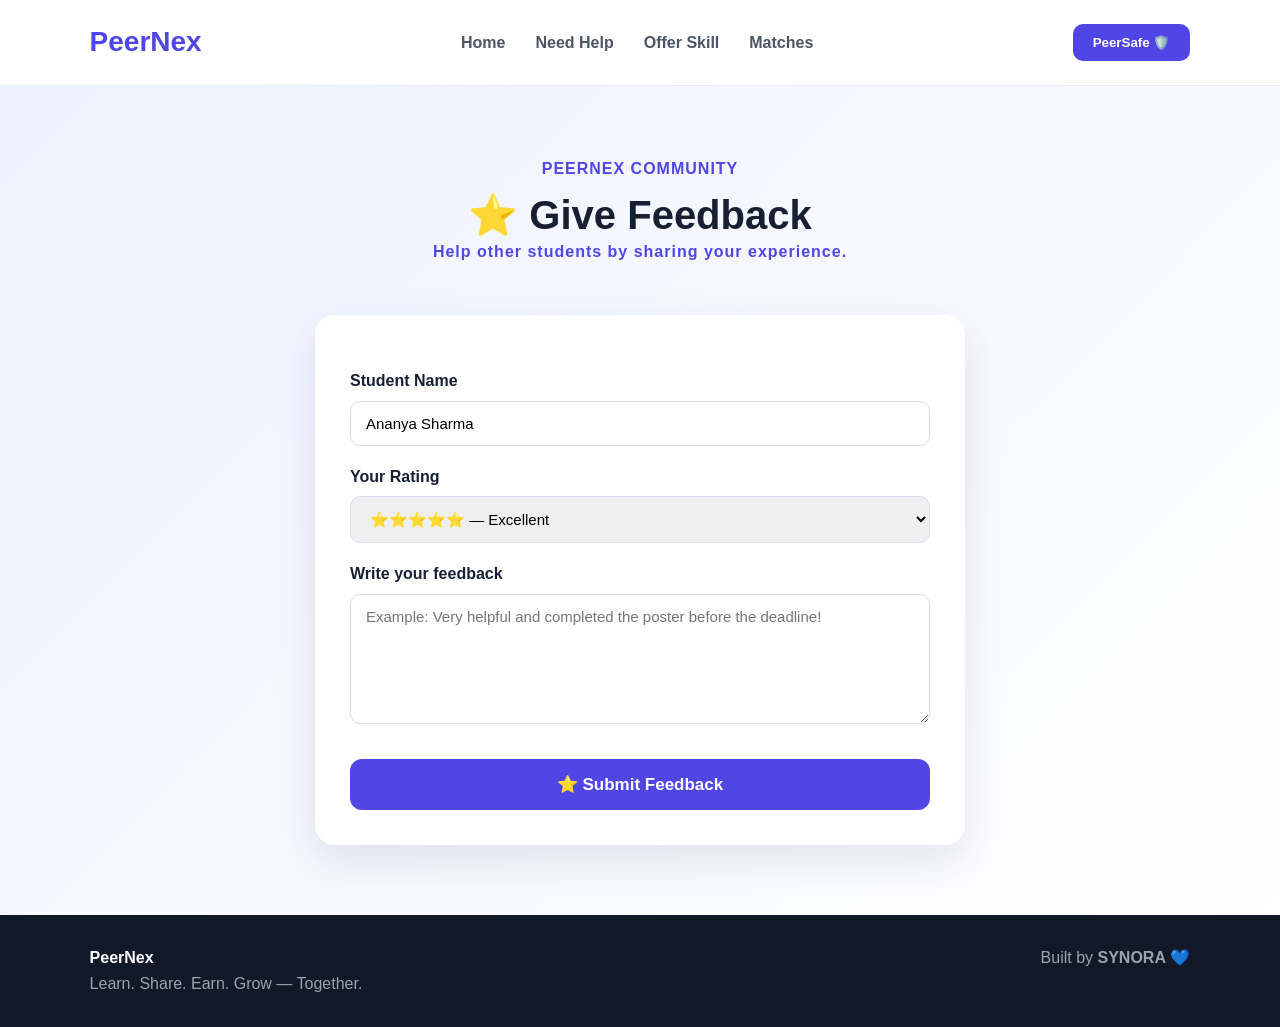
==== feedback.html @ 71471ef5 "Add files via upload" ====
<!DOCTYPE html>
<html lang="en">

<head>
    <meta charset="UTF-8">
    <meta name="viewport" content="width=device-width, initial-scale=1.0">

    <title>Feedback | PeerNex</title>

    <link rel="stylesheet" href="style.css">
</head>

<body>

<header>

    <div class="logo">PeerNex</div>

    <nav>
        <a href="index.html">Home</a>
        <a href="request.html">Need Help</a>
        <a href="offer.html">Offer Skill</a>
        <a href="matches.html">Matches</a>
    </nav>

    <button class="login-btn">
        PeerSafe 🛡️
    </button>

</header>


<section class="request-page">

    <div class="section-title">

        <p>PEERNEX COMMUNITY</p>

        <h2>⭐ Give Feedback</h2>

        <p>
            Help other students by sharing your experience.
        </p>

    </div>


    <div class="request-form">

        <label>Student Name</label>

        <input
            type="text"
            id="studentName"
            value="Ananya Sharma"
        >


        <label>Your Rating</label>

        <select id="rating">

            <option value="5">⭐⭐⭐⭐⭐ — Excellent</option>

            <option value="4">⭐⭐⭐⭐ — Very Good</option>

            <option value="3">⭐⭐⭐ — Good</option>

            <option value="2">⭐⭐ — Needs Improvement</option>

            <option value="1">⭐ — Poor</option>

        </select>


        <label>Write your feedback</label>

        <textarea
            id="feedback"
            rows="6"
            placeholder="Example: Very helpful and completed the poster before the deadline!"
        ></textarea>


        <button
            class="find-match-btn"
            onclick="submitFeedback()"
        >
            ⭐ Submit Feedback
        </button>

    </div>

</section>


<footer>

    <div>

        <strong>PeerNex</strong>

        <p>
            Learn. Share. Earn. Grow — Together.
        </p>

    </div>

    <p>
        Built by <strong>SYNORA</strong> 💙
    </p>

</footer>


<script>

function submitFeedback() {

    const name =
        document.getElementById("studentName").value;

    const rating =
        document.getElementById("rating").value;

    const feedback =
        document.getElementById("feedback").value;


    if (name.trim() === "" || feedback.trim() === "") {

        alert(
            "Please enter the student name and your feedback."
        );

        return;
    }


    alert(
        "⭐ Thank you!\n\n" +
        "Your " + rating + "-star feedback for " +
        name +
        " has been submitted."
    );


    document.getElementById("feedback").value = "";

}

</script>

</body>

</html>
---- style.css ----
* {
    margin: 0;
    padding: 0;
    box-sizing: border-box;
}

html {
    scroll-behavior: smooth;
}

body {
    font-family: Arial, sans-serif;
    background: #f7f9fc;
    color: #172033;
    line-height: 1.6;
}

/* NAVIGATION */

header {
    width: 100%;
    padding: 20px 7%;
    display: flex;
    align-items: center;
    justify-content: space-between;
    background: white;
    border-bottom: 1px solid #e9edf3;
    position: sticky;
    top: 0;
    z-index: 100;
}

.logo {
    font-size: 28px;
    font-weight: 800;
    color: #4f46e5;
}

nav {
    display: flex;
    gap: 30px;
}

nav a {
    text-decoration: none;
    color: #4b5563;
    font-weight: 600;
}

nav a:hover {
    color: #4f46e5;
}

.login-btn {
    border: none;
    background: #4f46e5;
    color: white;
    padding: 11px 20px;
    border-radius: 10px;
    cursor: pointer;
    font-weight: 600;
}


/* HERO */

.hero {
    min-height: 620px;
    padding: 80px 7%;
    display: flex;
    align-items: center;
    justify-content: space-between;
    gap: 60px;
    background: linear-gradient(135deg, #eef2ff, #ffffff);
}

.hero-text {
    max-width: 650px;
}

.small-title {
    color: #4f46e5;
    font-weight: 800;
    letter-spacing: 1px;
    margin-bottom: 15px;
}

.hero h1 {
    font-size: clamp(50px, 7vw, 85px);
    line-height: 1;
    margin-bottom: 25px;
}

.hero h1 span {
    color: #4f46e5;
}

.description {
    color: #596579;
    font-size: 19px;
    max-width: 600px;
    margin-bottom: 30px;
}

.hero-buttons {
    display: flex;
    gap: 15px;
    flex-wrap: wrap;
}

.hero-buttons button,
.cta button {
    border: none;
    padding: 15px 25px;
    border-radius: 12px;
    background: #4f46e5;
    color: white;
    font-size: 16px;
    font-weight: 700;
    cursor: pointer;
}

.hero-buttons button:hover,
.cta button:hover,
.login-btn:hover {
    transform: translateY(-2px);
    opacity: 0.9;
}


/* HERO CARD */

.hero-card {
    width: 360px;
    padding: 35px;
    background: white;
    border-radius: 25px;
    box-shadow: 0 20px 50px rgba(40, 50, 90, 0.15);
    text-align: center;
}

.card-icon {
    font-size: 60px;
    margin-bottom: 15px;
}

.hero-card h3 {
    font-size: 24px;
    margin-bottom: 10px;
}

.hero-card p {
    color: #687386;
}

.mini-stats {
    display: flex;
    justify-content: space-between;
    margin-top: 30px;
    padding-top: 20px;
    border-top: 1px solid #e5e7eb;
}

.mini-stats div {
    display: flex;
    flex-direction: column;
}

.mini-stats strong {
    color: #4f46e5;
    font-size: 18px;
}

.mini-stats small {
    color: #7b8494;
}


/* FEATURES */

.features,
.how {
    padding: 90px 7%;
}

.section-title {
    text-align: center;
    max-width: 650px;
    margin: 0 auto 50px;
}

.section-title p {
    color: #4f46e5;
    font-weight: 800;
    letter-spacing: 1px;
}

.section-title h2 {
    font-size: 40px;
    line-height: 1.2;
    margin-top: 10px;
}

.feature-grid {
    display: grid;
    grid-template-columns: repeat(4, 1fr);
    gap: 20px;
}

.feature-card {
    background: white;
    padding: 30px;
    border-radius: 18px;
    border: 1px solid #e8ebf0;
    transition: 0.3s;
}

.feature-card:hover {
    transform: translateY(-8px);
    box-shadow: 0 15px 35px rgba(40, 50, 90, 0.1);
}

.feature-icon {
    font-size: 35px;
    margin-bottom: 15px;
}

.feature-card h3 {
    margin-bottom: 10px;
}

.feature-card p {
    color: #687386;
}


/* HOW IT WORKS */

.how {
    background: #eef2ff;
}

.steps {
    display: grid;
    grid-template-columns: repeat(3, 1fr);
    gap: 25px;
    max-width: 1000px;
    margin: auto;
}

.step {
    background: white;
    padding: 35px;
    border-radius: 20px;
    text-align: center;
}

.step > div {
    width: 50px;
    height: 50px;
    display: flex;
    align-items: center;
    justify-content: center;
    margin: 0 auto 20px;
    border-radius: 50%;
    background: #4f46e5;
    color: white;
    font-size: 20px;
    font-weight: bold;
}

.step p {
    color: #687386;
}


/* CTA */

.cta {
    padding: 90px 7%;
    text-align: center;
    background: #4f46e5;
    color: white;
}

.cta h2 {
    font-size: 45px;
    margin-bottom: 10px;
}

.cta p {
    margin-bottom: 25px;
    opacity: 0.9;
}

.cta button {
    background: white;
    color: #4f46e5;
}


/* FOOTER */

footer {
    padding: 30px 7%;
    background: #111827;
    color: white;
    display: flex;
    justify-content: space-between;
    gap: 20px;
}

footer p {
    color: #9ca3af;
}


/* MOBILE */

@media (max-width: 900px) {

    .hero {
        flex-direction: column;
        text-align: center;
    }

    .description {
        margin-left: auto;
        margin-right: auto;
    }

    .hero-buttons {
        justify-content: center;
    }

    .feature-grid {
        grid-template-columns: repeat(2, 1fr);
    }

    .steps {
        grid-template-columns: 1fr;
    }
}


@media (max-width: 600px) {

    header {
        padding: 15px 5%;
    }

    nav {
        display: none;
    }

    .hero {
        padding: 60px 5%;
    }

    .hero-card {
        width: 100%;
    }

    .feature-grid {
        grid-template-columns: 1fr;
    }

    .section-title h2 {
        font-size: 30px;
    }

    footer {
        flex-direction: column;
    }
}
/* REQUEST PAGE */

.request-page {
    min-height: 75vh;
    padding: 70px 20px;
    background: linear-gradient(135deg, #eef2ff, #ffffff);
}

.request-form {
    max-width: 650px;
    margin: 0 auto;
    padding: 35px;
    background: white;
    border-radius: 20px;
    box-shadow: 0 15px 40px rgba(40, 50, 90, 0.12);
}

.request-form label {
    display: block;
    margin-top: 18px;
    margin-bottom: 7px;
    font-weight: 700;
}

.request-form input,
.request-form textarea,
.request-form select {
    width: 100%;
    padding: 13px 15px;
    border: 1px solid #d9deea;
    border-radius: 10px;
    font-size: 15px;
    font-family: Arial, sans-serif;
    outline: none;
}

.request-form input:focus,
.request-form textarea:focus,
.request-form select:focus {
    border-color: #4f46e5;
}

.request-form textarea {
    resize: vertical;
}

.find-match-btn {
    width: 100%;
    margin-top: 28px;
    padding: 15px;
    border: none;
    border-radius: 12px;
    background: #4f46e5;
    color: white;
    font-size: 17px;
    font-weight: 700;
    cursor: pointer;
}

.find-match-btn:hover {
    opacity: 0.9;
    transform: translateY(-2px);
}
/* AI MATCHES PAGE */

.matches-page {
    min-height: 75vh;
    padding: 70px 7%;
    background: linear-gradient(135deg, #eef2ff, #ffffff);
}

.request-summary {
    max-width: 900px;
    margin: 0 auto 30px;
    padding: 20px 25px;
    background: white;
    border-left: 5px solid #4f46e5;
    border-radius: 12px;
    box-shadow: 0 8px 25px rgba(40, 50, 90, 0.08);
}

.request-summary strong {
    font-size: 18px;
}

.request-summary p {
    margin: 8px 0;
    color: #596579;
}

.request-summary span {
    display: inline-block;
    margin-right: 15px;
    color: #4f46e5;
    font-size: 14px;
    font-weight: 600;
}

.match-list {
    max-width: 900px;
    margin: auto;
    display: flex;
    flex-direction: column;
    gap: 25px;
}

.match-card {
    background: white;
    padding: 28px;
    border-radius: 20px;
    border: 1px solid #e5e7eb;
    box-shadow: 0 10px 30px rgba(40, 50, 90, 0.08);
    transition: 0.3s;
}

.match-card:hover {
    transform: translateY(-4px);
    box-shadow: 0 18px 40px rgba(40, 50, 90, 0.12);
}

.match-top {
    display: flex;
    align-items: center;
    gap: 18px;
}

.student-avatar {
    width: 60px;
    height: 60px;
    border-radius: 50%;
    background: #4f46e5;
    color: white;
    display: flex;
    align-items: center;
    justify-content: center;
    font-size: 25px;
    font-weight: 800;
}

.student-info {
    flex: 1;
}

.student-info h3 {
    margin-bottom: 3px;
    font-size: 21px;
}

.student-info p {
    color: #596579;
}

.rating {
    margin-top: 5px;
    font-size: 14px;
    color: #6b7280;
}

.match-score {
    text-align: center;
    min-width: 80px;
}

.match-score strong {
    display: block;
    color: #4f46e5;
    font-size: 28px;
}

.match-score small {
    color: #6b7280;
}

.skills {
    display: flex;
    flex-wrap: wrap;
    gap: 8px;
    margin: 22px 0;
}

.skills span {
    background: #eef2ff;
    color: #4338ca;
    padding: 7px 12px;
    border-radius: 20px;
    font-size: 13px;
    font-weight: 600;
}

.match-reason {
    padding: 18px;
    background: #f8f9ff;
    border-radius: 12px;
    margin-bottom: 18px;
}

.match-reason strong {
    color: #4f46e5;
}

.match-reason p {
    margin-top: 8px;
    color: #596579;
    font-size: 14px;
}

.service-options {
    display: flex;
    flex-wrap: wrap;
    gap: 10px;
    margin-bottom: 20px;
}

.service-options span {
    padding: 7px 12px;
    border-radius: 8px;
    background: #f3f4f6;
    color: #374151;
    font-size: 13px;
    font-weight: 600;
}

.match-buttons {
    display: flex;
    gap: 12px;
}

.match-buttons button {
    flex: 1;
    padding: 12px;
    border: none;
    border-radius: 10px;
    background: #4f46e5;
    color: white;
    font-weight: 700;
    cursor: pointer;
}

.match-buttons button:first-child {
    background: #eef2ff;
    color: #4338ca;
}

.match-buttons button:hover {
    opacity: 0.85;
}

@media (max-width: 600px) {

    .match-top {
        align-items: flex-start;
    }

    .match-score {
        min-width: 60px;
    }

    .match-buttons {
        flex-direction: column;
    }

}
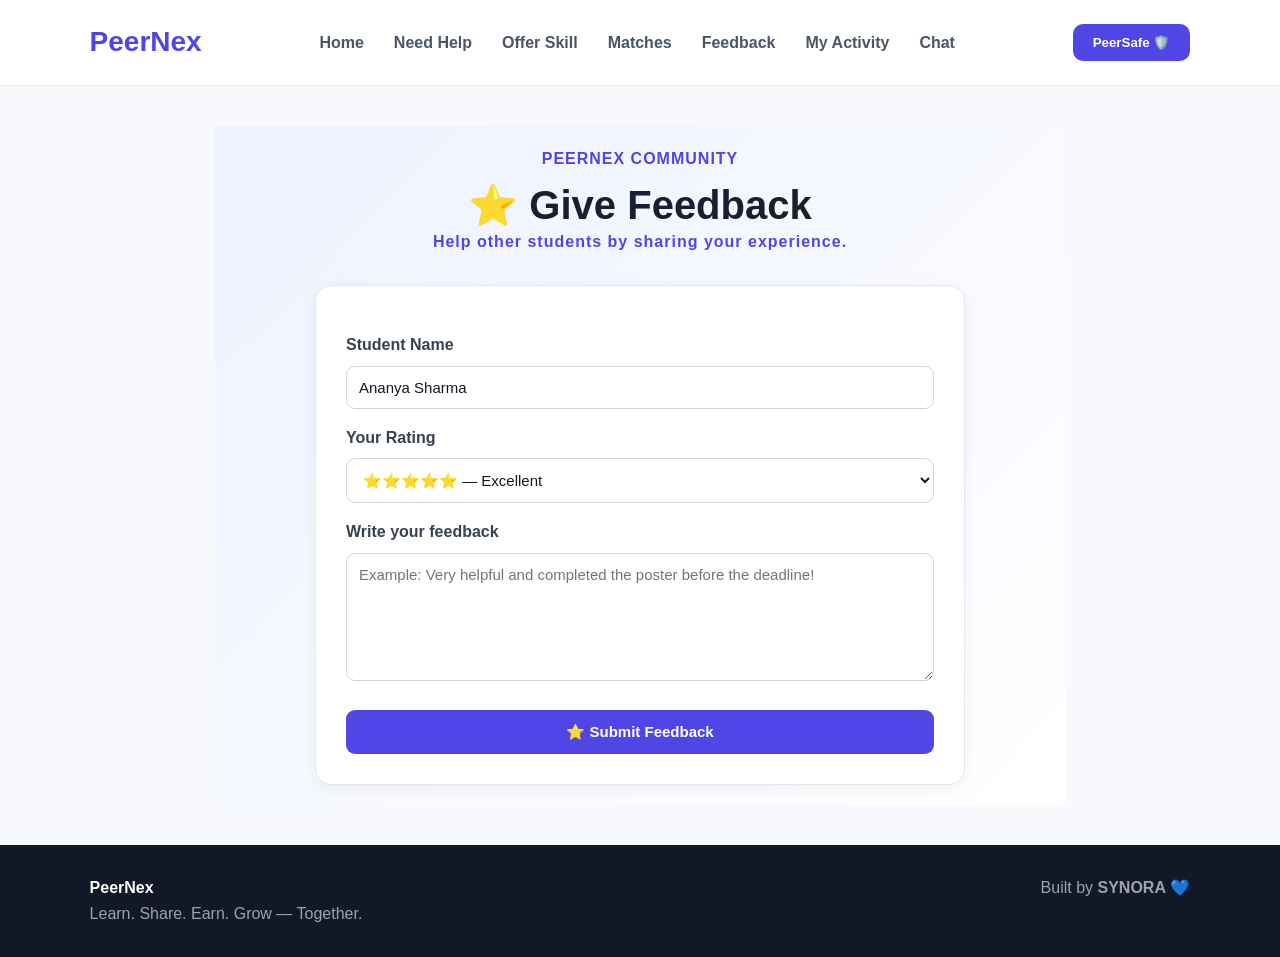
==== commit 1fdcc3ed: "Add files via upload" ====
--- a/feedback.html
+++ b/feedback.html
@@ -1,3 +1,4 @@
+
 <!DOCTYPE html>
 <html lang="en">
 
@@ -8,6 +9,125 @@
     <title>Feedback | PeerNex</title>
 
     <link rel="stylesheet" href="style.css">
+
+    <style>
+        /* FEEDBACK PAGE */
+
+        .request-page {
+            max-width: 850px;
+            margin: 40px auto;
+            padding: 20px;
+        }
+
+        .section-title {
+            text-align: center;
+            margin-bottom: 30px;
+        }
+
+        .request-form {
+            max-width: 650px;
+            margin: auto;
+            padding: 30px;
+            background: #ffffff;
+            border: 1px solid #e5e7eb;
+            border-radius: 16px;
+            box-shadow: 0 4px 15px rgba(0,0,0,0.05);
+        }
+
+        .request-form label {
+            display: block;
+            margin: 16px 0 8px;
+            font-weight: 600;
+            color: #374151;
+        }
+
+        .request-form input,
+        .request-form select,
+        .request-form textarea {
+            width: 100%;
+            padding: 12px;
+            border: 1px solid #d1d5db;
+            border-radius: 9px;
+            font-size: 15px;
+            box-sizing: border-box;
+            background: #ffffff;
+            color: #111827;
+        }
+
+        .request-form textarea {
+            resize: vertical;
+        }
+
+        .find-match-btn {
+            width: 100%;
+            margin-top: 22px;
+            padding: 13px;
+            border: none;
+            border-radius: 9px;
+            background: #4f46e5;
+            color: white;
+            font-size: 15px;
+            font-weight: bold;
+            cursor: pointer;
+        }
+
+        .find-match-btn:hover {
+            background: #4338ca;
+        }
+
+        /* DARK MODE */
+
+        body.dark-mode .request-page {
+            color: #f3f4f6;
+        }
+
+        body.dark-mode .request-page h2,
+        body.dark-mode .request-page p {
+            color: #f3f4f6;
+        }
+
+        body.dark-mode .request-form {
+            background: #1f2937 !important;
+            border-color: #374151 !important;
+            color: #f3f4f6;
+        }
+
+        body.dark-mode .request-form label {
+            color: #e5e7eb;
+        }
+
+        body.dark-mode .request-form input,
+        body.dark-mode .request-form select,
+        body.dark-mode .request-form textarea {
+            background: #111827 !important;
+            color: #f9fafb !important;
+            border-color: #4b5563 !important;
+        }
+
+        body.dark-mode .request-form input::placeholder,
+        body.dark-mode .request-form textarea::placeholder {
+            color: #9ca3af;
+        }
+
+        body.dark-mode .request-form select option {
+            background: #1f2937;
+            color: #f9fafb;
+        }
+
+        body.dark-mode .section-title p {
+            color: #cbd5e1;
+        }
+
+        @media(max-width: 600px) {
+            .request-page {
+                padding: 12px;
+            }
+
+            .request-form {
+                padding: 20px;
+            }
+        }
+    </style>
 </head>
 
 <body>
@@ -21,6 +141,9 @@
         <a href="request.html">Need Help</a>
         <a href="offer.html">Offer Skill</a>
         <a href="matches.html">Matches</a>
+        <a href="feedback.html">Feedback</a>
+        <a href="history.html">My Activity</a>
+        <a href="chat.html">Chat</a>
     </nav>
 
     <button class="login-btn">
@@ -29,7 +152,6 @@
 
 </header>
 
-
 <section class="request-page">
 
     <div class="section-title">
@@ -44,10 +166,9 @@
 
     </div>
 
-
     <div class="request-form">
 
-        <label>Student Name</label>
+        <label for="studentName">Student Name</label>
 
         <input
             type="text"
@@ -55,32 +176,25 @@
             value="Ananya Sharma"
         >
 
-
-        <label>Your Rating</label>
+        <label for="rating">Your Rating</label>
 
         <select id="rating">
 
             <option value="5">⭐⭐⭐⭐⭐ — Excellent</option>
-
             <option value="4">⭐⭐⭐⭐ — Very Good</option>
-
             <option value="3">⭐⭐⭐ — Good</option>
-
             <option value="2">⭐⭐ — Needs Improvement</option>
-
             <option value="1">⭐ — Poor</option>
 
         </select>
 
-
-        <label>Write your feedback</label>
+        <label for="feedback">Write your feedback</label>
 
         <textarea
             id="feedback"
             rows="6"
             placeholder="Example: Very helpful and completed the poster before the deadline!"
         ></textarea>
-
 
         <button
             class="find-match-btn"
@@ -93,17 +207,14 @@
 
 </section>
 
-
 <footer>
 
     <div>
-
         <strong>PeerNex</strong>
 
         <p>
             Learn. Share. Earn. Grow — Together.
         </p>
-
     </div>
 
     <p>
@@ -112,7 +223,6 @@
 
 </footer>
 
-
 <script>
 
 function submitFeedback() {
@@ -125,7 +235,6 @@
 
     const feedback =
         document.getElementById("feedback").value;
-
 
     if (name.trim() === "" || feedback.trim() === "") {
 
@@ -135,7 +244,6 @@
 
         return;
     }
-
 
     alert(
         "⭐ Thank you!\n\n" +
@@ -144,13 +252,14 @@
         " has been submitted."
     );
 
-
     document.getElementById("feedback").value = "";
 
 }
 
 </script>
 
+<script src="script.js"></script>
+
 </body>
-
 </html>
+
--- a/style.css
+++ b/style.css
@@ -1,3 +1,13 @@
+
+/* =========================================
+   PEERNEX - COMPLETE STYLE.CSS
+   Light Mode + Dark Mode
+   Home | Request | Matches | Activity | Chat
+   Developed by SYNORA
+========================================= */
+
+/* ========== GLOBAL ========== */
+
 * {
     margin: 0;
     padding: 0;
@@ -13,9 +23,21 @@
     background: #f7f9fc;
     color: #172033;
     line-height: 1.6;
-}
-
-/* NAVIGATION */
+    transition: background-color 0.2s ease, color 0.2s ease;
+}
+
+button,
+input,
+textarea,
+select {
+    font-family: inherit;
+}
+
+button {
+    cursor: pointer;
+}
+
+/* ========== HEADER & NAVIGATION ========== */
 
 header {
     width: 100%;
@@ -23,7 +45,8 @@
     display: flex;
     align-items: center;
     justify-content: space-between;
-    background: white;
+    gap: 20px;
+    background: #ffffff;
     border-bottom: 1px solid #e9edf3;
     position: sticky;
     top: 0;
@@ -38,6 +61,7 @@
 
 nav {
     display: flex;
+    align-items: center;
     gap: 30px;
 }
 
@@ -45,6 +69,7 @@
     text-decoration: none;
     color: #4b5563;
     font-weight: 600;
+    transition: color 0.2s ease;
 }
 
 nav a:hover {
@@ -57,12 +82,50 @@
     color: white;
     padding: 11px 20px;
     border-radius: 10px;
+    font-weight: 600;
+}
+
+/* ========== COMMON BUTTONS ========== */
+
+.hero-buttons button,
+.cta button,
+.find-match-btn,
+.match-buttons button,
+button.primary,
+.primary-btn {
+    border: none;
+    padding: 13px 22px;
+    border-radius: 10px;
+    background: #4f46e5;
+    color: white;
+    font-size: 15px;
+    font-weight: 700;
     cursor: pointer;
-    font-weight: 600;
-}
-
-
-/* HERO */
+    transition: 0.2s ease;
+}
+
+.hero-buttons button:hover,
+.cta button:hover,
+.find-match-btn:hover,
+.match-buttons button:hover,
+button.primary:hover,
+.primary-btn:hover,
+.login-btn:hover {
+    transform: translateY(-2px);
+    opacity: 0.9;
+}
+
+button.secondary,
+.secondary-btn {
+    background: #eef2ff;
+    color: #4338ca;
+    border: 1px solid #c7d2fe;
+    padding: 12px 18px;
+    border-radius: 10px;
+    font-weight: 700;
+}
+
+/* ========== HOME HERO ========== */
 
 .hero {
     min-height: 620px;
@@ -107,28 +170,6 @@
     gap: 15px;
     flex-wrap: wrap;
 }
-
-.hero-buttons button,
-.cta button {
-    border: none;
-    padding: 15px 25px;
-    border-radius: 12px;
-    background: #4f46e5;
-    color: white;
-    font-size: 16px;
-    font-weight: 700;
-    cursor: pointer;
-}
-
-.hero-buttons button:hover,
-.cta button:hover,
-.login-btn:hover {
-    transform: translateY(-2px);
-    opacity: 0.9;
-}
-
-
-/* HERO CARD */
 
 .hero-card {
     width: 360px;
@@ -175,8 +216,7 @@
     color: #7b8494;
 }
 
-
-/* FEATURES */
+/* ========== FEATURES ========== */
 
 .features,
 .how {
@@ -233,8 +273,7 @@
     color: #687386;
 }
 
-
-/* HOW IT WORKS */
+/* ========== HOW IT WORKS ========== */
 
 .how {
     background: #eef2ff;
@@ -273,8 +312,7 @@
     color: #687386;
 }
 
-
-/* CTA */
+/* ========== CALL TO ACTION ========== */
 
 .cta {
     padding: 90px 7%;
@@ -298,8 +336,7 @@
     color: #4f46e5;
 }
 
-
-/* FOOTER */
+/* ========== FOOTER ========== */
 
 footer {
     padding: 30px 7%;
@@ -314,66 +351,7 @@
     color: #9ca3af;
 }
 
-
-/* MOBILE */
-
-@media (max-width: 900px) {
-
-    .hero {
-        flex-direction: column;
-        text-align: center;
-    }
-
-    .description {
-        margin-left: auto;
-        margin-right: auto;
-    }
-
-    .hero-buttons {
-        justify-content: center;
-    }
-
-    .feature-grid {
-        grid-template-columns: repeat(2, 1fr);
-    }
-
-    .steps {
-        grid-template-columns: 1fr;
-    }
-}
-
-
-@media (max-width: 600px) {
-
-    header {
-        padding: 15px 5%;
-    }
-
-    nav {
-        display: none;
-    }
-
-    .hero {
-        padding: 60px 5%;
-    }
-
-    .hero-card {
-        width: 100%;
-    }
-
-    .feature-grid {
-        grid-template-columns: 1fr;
-    }
-
-    .section-title h2 {
-        font-size: 30px;
-    }
-
-    footer {
-        flex-direction: column;
-    }
-}
-/* REQUEST PAGE */
+/* ========== REQUEST PAGE ========== */
 
 .request-page {
     min-height: 75vh;
@@ -405,7 +383,6 @@
     border: 1px solid #d9deea;
     border-radius: 10px;
     font-size: 15px;
-    font-family: Arial, sans-serif;
     outline: none;
 }
 
@@ -423,20 +400,10 @@
     width: 100%;
     margin-top: 28px;
     padding: 15px;
-    border: none;
-    border-radius: 12px;
-    background: #4f46e5;
-    color: white;
     font-size: 17px;
-    font-weight: 700;
-    cursor: pointer;
-}
-
-.find-match-btn:hover {
-    opacity: 0.9;
-    transform: translateY(-2px);
-}
-/* AI MATCHES PAGE */
+}
+
+/* ========== MATCHES PAGE ========== */
 
 .matches-page {
     min-height: 75vh;
@@ -502,6 +469,7 @@
 .student-avatar {
     width: 60px;
     height: 60px;
+    flex-shrink: 0;
     border-radius: 50%;
     background: #4f46e5;
     color: white;
@@ -602,13 +570,6 @@
 
 .match-buttons button {
     flex: 1;
-    padding: 12px;
-    border: none;
-    border-radius: 10px;
-    background: #4f46e5;
-    color: white;
-    font-weight: 700;
-    cursor: pointer;
 }
 
 .match-buttons button:first-child {
@@ -616,14 +577,558 @@
     color: #4338ca;
 }
 
-.match-buttons button:hover {
-    opacity: 0.85;
+/* ========== PROFILE / AVAILABILITY ========== */
+
+.profile-section,
+.profile-card,
+.student-card {
+    background: white;
+    border: 1px solid #e5e7eb;
+    border-radius: 18px;
+    padding: 25px;
+    margin-bottom: 25px;
+}
+
+.student-role {
+    color: #596579;
+}
+
+.availability,
+.availability-badge {
+    display: inline-block;
+    padding: 5px 12px;
+    border-radius: 20px;
+    font-size: 13px;
+    font-weight: 700;
+}
+
+.availability.free,
+.availability-badge.free {
+    background: #dcfce7;
+    color: #166534;
+}
+
+.availability.busy,
+.availability-badge.busy {
+    background: #fee2e2;
+    color: #991b1b;
+}
+
+/* ========== MY ACTIVITY / HISTORY ========== */
+
+.history-page {
+    min-height: 75vh;
+    padding: 50px 7%;
+    background: #f7f9fc;
+}
+
+.history-section {
+    margin: 30px auto;
+    max-width: 1100px;
+}
+
+.history-list {
+    display: flex;
+    flex-direction: column;
+    gap: 18px;
+}
+
+.history-stat,
+.money-card,
+.transaction-card,
+.work-request-card,
+.history-card,
+.history-info {
+    background: white;
+    color: #172033;
+    border: 1px solid #e5e7eb;
+    border-radius: 16px;
+    padding: 22px;
+    margin-bottom: 18px;
+    box-shadow: 0 6px 20px rgba(40, 50, 90, 0.05);
+}
+
+.history-stat small {
+    color: #6b7280;
+}
+
+.money-card p,
+.transaction-card p,
+.history-info p {
+    color: #596579;
+}
+
+.transaction-card h3,
+.work-request-card h3,
+.history-card h3 {
+    margin-bottom: 8px;
+}
+
+.amount-positive {
+    color: #16a34a;
+    font-weight: 800;
+}
+
+.amount-negative {
+    color: #dc2626;
+    font-weight: 800;
+}
+
+.completed,
+.status-completed {
+    display: inline-block;
+    background: #dcfce7;
+    color: #166534;
+    padding: 5px 12px;
+    border-radius: 20px;
+    font-size: 12px;
+    font-weight: 700;
+}
+
+.status-pending {
+    display: inline-block;
+    background: #fef3c7;
+    color: #92400e;
+    padding: 5px 12px;
+    border-radius: 20px;
+    font-size: 12px;
+    font-weight: 700;
+}
+
+/* ========== SECUREHOLD / PAYMENT TIMELINE ========== */
+
+.payment-timeline {
+    display: flex;
+    flex-wrap: wrap;
+    align-items: center;
+    gap: 10px;
+    margin-top: 18px;
+}
+
+.timeline-step {
+    padding: 8px 12px;
+    border-radius: 9px;
+    background: #eef2ff;
+    color: #4338ca;
+    font-size: 13px;
+    font-weight: 600;
+}
+
+.securehold-note {
+    margin-top: 15px;
+    padding: 14px;
+    background: #eef2ff;
+    border-left: 4px solid #4f46e5;
+    border-radius: 10px;
+}
+
+/* ========== CHAT PAGE ========== */
+
+.chat-page {
+    max-width: 100%;
+    min-height: 75vh;
+    padding: 35px 20px;
+    background: #f7f9fc;
+}
+
+.chat-panel {
+    max-width: 850px;
+    margin: auto;
+    background: white;
+    border: 1px solid #e5e7eb;
+    border-radius: 18px;
+    overflow: hidden;
+    box-shadow: 0 10px 35px rgba(40, 50, 90, 0.1);
+}
+
+.chat-head {
+    padding: 22px;
+    background: #4f46e5;
+    color: white;
+}
+
+.chat-head h1,
+.chat-head h2,
+.chat-head h3,
+.chat-head p {
+    color: white;
+}
+
+.settings,
+.chat-settings {
+    display: grid;
+    grid-template-columns: repeat(2, minmax(0, 1fr));
+    gap: 15px;
+    padding: 20px;
+    background: #f8f9ff;
+}
+
+.settings label,
+.chat-settings label {
+    display: block;
+    font-weight: 600;
+    margin-bottom: 5px;
+}
+
+.chat-box,
+.message-panel {
+    min-height: 300px;
+    max-height: 450px;
+    overflow-y: auto;
+    padding: 20px;
+    background: #ffffff;
+}
+
+.message,
+.received-message,
+.other-message,
+.sent-message,
+.my-message {
+    max-width: 80%;
+    padding: 11px 15px;
+    margin-bottom: 12px;
+    border-radius: 14px;
+    overflow-wrap: anywhere;
+}
+
+.message,
+.received-message,
+.other-message {
+    background: #f1f5f9;
+    color: #172033;
+    margin-right: auto;
+}
+
+.sent-message,
+.my-message {
+    background: #4f46e5;
+    color: white;
+    margin-left: auto;
+}
+
+.chat-input-area,
+.chat-composer {
+    display: flex;
+    align-items: center;
+    gap: 10px;
+    padding: 18px;
+    border-top: 1px solid #e5e7eb;
+    background: white;
+}
+
+.chat-input-area input,
+.chat-composer input,
+.chat-composer textarea {
+    flex: 1;
+    min-width: 0;
+    padding: 12px;
+    border: 1px solid #d1d5db;
+    border-radius: 10px;
+}
+
+.chat-input-area button,
+.chat-composer button {
+    border: none;
+    background: #4f46e5;
+    color: white;
+    padding: 12px 16px;
+    border-radius: 10px;
+    font-weight: 700;
+}
+
+.chat-panel input,
+.chat-panel select,
+.chat-panel textarea {
+    max-width: 100%;
+}
+
+/* ========== GENERAL FORM ELEMENTS ========== */
+
+input,
+textarea,
+select {
+    max-width: 100%;
+    padding: 11px 13px;
+    border: 1px solid #d1d5db;
+    border-radius: 9px;
+    background: white;
+    color: #172033;
+    font-size: 15px;
+}
+
+input:focus,
+textarea:focus,
+select:focus {
+    outline: none;
+    border-color: #4f46e5;
+    box-shadow: 0 0 0 2px rgba(79, 70, 229, 0.12);
+}
+
+textarea {
+    resize: vertical;
+}
+
+/* =========================================
+   DARK MODE
+========================================= */
+
+body.dark-mode {
+    background: #111827 !important;
+    color: #f3f4f6 !important;
+}
+
+/* Header and navigation */
+
+body.dark-mode header {
+    background: #111827 !important;
+    color: #f9fafb !important;
+    border-color: #374151 !important;
+}
+
+body.dark-mode nav a {
+    color: #e5e7eb !important;
+}
+
+body.dark-mode nav a:hover {
+    color: #a5b4fc !important;
+}
+
+/* Main backgrounds */
+
+body.dark-mode .hero,
+body.dark-mode .features,
+body.dark-mode .how,
+body.dark-mode .request-page,
+body.dark-mode .matches-page,
+body.dark-mode .history-page,
+body.dark-mode .chat-page,
+body.dark-mode main {
+    background: #111827 !important;
+    color: #f3f4f6 !important;
+}
+
+/* Cards and panels */
+
+body.dark-mode .hero-card,
+body.dark-mode .feature-card,
+body.dark-mode .step,
+body.dark-mode .request-form,
+body.dark-mode .match-card,
+body.dark-mode .request-summary,
+body.dark-mode .profile-section,
+body.dark-mode .profile-card,
+body.dark-mode .student-card,
+body.dark-mode .history-stat,
+body.dark-mode .money-card,
+body.dark-mode .transaction-card,
+body.dark-mode .work-request-card,
+body.dark-mode .history-card,
+body.dark-mode .history-info,
+body.dark-mode .chat-panel,
+body.dark-mode .settings,
+body.dark-mode .chat-settings,
+body.dark-mode .chat-box,
+body.dark-mode .message-panel {
+    background: #1f2937 !important;
+    color: #f3f4f6 !important;
+    border-color: #374151 !important;
+}
+
+/* General text */
+
+body.dark-mode h1,
+body.dark-mode h2,
+body.dark-mode h3,
+body.dark-mode h4,
+body.dark-mode label,
+body.dark-mode strong {
+    color: #f9fafb;
+}
+
+body.dark-mode p,
+body.dark-mode small,
+body.dark-mode .description,
+body.dark-mode .student-role,
+body.dark-mode .student-info p,
+body.dark-mode .rating,
+body.dark-mode .match-reason p,
+body.dark-mode .history-stat small,
+body.dark-mode .money-card p,
+body.dark-mode .transaction-card p,
+body.dark-mode .history-info p {
+    color: #d1d5db;
+}
+
+/* Match details */
+
+body.dark-mode .match-reason,
+body.dark-mode .skills span,
+body.dark-mode .service-options span {
+    background: #374151 !important;
+    color: #f3f4f6 !important;
+}
+
+body.dark-mode .match-reason strong,
+body.dark-mode .match-score strong {
+    color: #a5b4fc !important;
+}
+
+/* Chat */
+
+body.dark-mode .chat-head {
+    background: #3730a3 !important;
+    color: #ffffff !important;
+}
+
+body.dark-mode .chat-head h1,
+body.dark-mode .chat-head h2,
+body.dark-mode .chat-head h3,
+body.dark-mode .chat-head p {
+    color: #ffffff !important;
+}
+
+body.dark-mode .message,
+body.dark-mode .received-message,
+body.dark-mode .other-message {
+    background: #374151 !important;
+    color: #f9fafb !important;
+}
+
+body.dark-mode .sent-message,
+body.dark-mode .my-message {
+    background: #4338ca !important;
+    color: #ffffff !important;
+}
+
+body.dark-mode .chat-input-area,
+body.dark-mode .chat-composer {
+    background: #1f2937 !important;
+    border-color: #374151 !important;
+}
+
+/* Inputs and dropdowns */
+
+body.dark-mode input,
+body.dark-mode textarea,
+body.dark-mode select {
+    background: #111827 !important;
+    color: #f9fafb !important;
+    border-color: #4b5563 !important;
+}
+
+body.dark-mode input::placeholder,
+body.dark-mode textarea::placeholder {
+    color: #9ca3af !important;
+}
+
+/* Buttons */
+
+body.dark-mode button.secondary,
+body.dark-mode .secondary-btn,
+body.dark-mode .match-buttons button:first-child {
+    background: #374151 !important;
+    color: #f9fafb !important;
+    border-color: #4b5563 !important;
+}
+
+/* SecureHold information */
+
+body.dark-mode .securehold-note,
+body.dark-mode .timeline-step {
+    background: #374151 !important;
+    color: #c7d2fe !important;
+    border-color: #6366f1 !important;
+}
+
+/* Footer */
+
+body.dark-mode footer {
+    background: #030712 !important;
+    color: #f9fafb !important;
+}
+
+body.dark-mode footer p {
+    color: #9ca3af !important;
+}
+
+/* =========================================
+   RESPONSIVE DESIGN
+========================================= */
+
+@media (max-width: 900px) {
+    .hero {
+        flex-direction: column;
+        text-align: center;
+    }
+
+    .description {
+        margin-left: auto;
+        margin-right: auto;
+    }
+
+    .hero-buttons {
+        justify-content: center;
+    }
+
+    .feature-grid {
+        grid-template-columns: repeat(2, 1fr);
+    }
+
+    .steps {
+        grid-template-columns: 1fr;
+    }
+
+    header {
+        flex-wrap: wrap;
+    }
+
+    nav {
+        gap: 15px;
+        flex-wrap: wrap;
+    }
 }
 
 @media (max-width: 600px) {
+    header {
+        padding: 15px 5%;
+    }
+
+    nav {
+        display: none;
+    }
+
+    .hero {
+        padding: 60px 5%;
+    }
+
+    .hero-card {
+        width: 100%;
+    }
+
+    .feature-grid {
+        grid-template-columns: 1fr;
+    }
+
+    .section-title h2 {
+        font-size: 30px;
+    }
+
+    .cta h2 {
+        font-size: 32px;
+    }
+
+    footer {
+        flex-direction: column;
+    }
+
+    .matches-page,
+    .history-page {
+        padding: 35px 5%;
+    }
 
     .match-top {
         align-items: flex-start;
+        flex-wrap: wrap;
     }
 
     .match-score {
@@ -634,4 +1139,48 @@
         flex-direction: column;
     }
 
-}+    .settings,
+    .chat-settings {
+        grid-template-columns: 1fr;
+    }
+
+    .chat-input-area,
+    .chat-composer {
+        flex-wrap: wrap;
+    }
+
+    .chat-input-area input,
+    .chat-composer input,
+    .chat-composer textarea {
+        width: 100%;
+        flex-basis: 100%;
+    }
+
+    .request-form {
+        padding: 22px;
+    }
+
+    .payment-timeline {
+        flex-direction: column;
+        align-items: flex-start;
+    }
+}
+
+/* ========== SMOOTH THEME TRANSITION ========== */
+
+body,
+header,
+section,
+main,
+article,
+div,
+input,
+textarea,
+select,
+button {
+    transition:
+        background-color 0.2s ease,
+        color 0.2s ease,
+        border-color 0.2s ease;
+}
+
